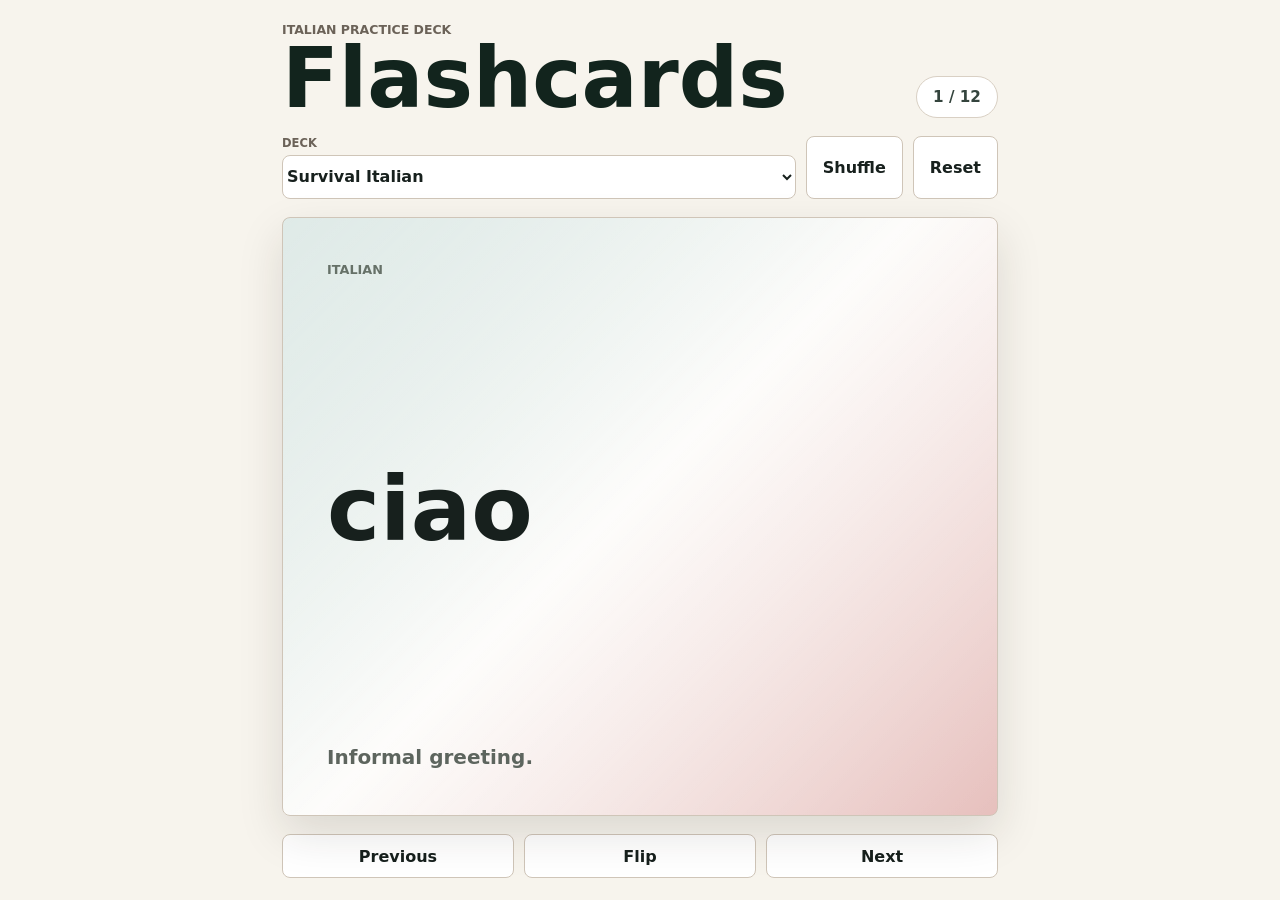
==== index.html @ da649dc7 "Initial Italian flashcards PWA" ====
<!doctype html>
<html lang="en">
  <head>
    <meta charset="UTF-8" />
    <meta name="viewport" content="width=device-width, initial-scale=1.0" />
    <meta name="theme-color" content="#1f6f5b" />
    <meta name="apple-mobile-web-app-capable" content="yes" />
    <meta name="apple-mobile-web-app-title" content="Italian Cards" />
    <meta name="apple-mobile-web-app-status-bar-style" content="default" />
    <title>Italian Flashcards</title>
    <link rel="manifest" href="./manifest.webmanifest" />
    <link rel="apple-touch-icon" href="./icons/icon.svg" />
    <link rel="icon" href="./icons/icon.svg" type="image/svg+xml" />
    <link rel="stylesheet" href="./styles.css" />
  </head>
  <body>
    <main class="app-shell">
      <header class="topbar">
        <div>
          <p class="kicker">Italian practice deck</p>
          <h1>Flashcards</h1>
        </div>
        <div class="progress" aria-live="polite">
          <span id="card-count">1 / 1</span>
        </div>
      </header>

      <section class="toolbar" aria-label="Deck controls">
        <label class="field">
          <span>Deck</span>
          <select id="deck-select"></select>
        </label>
        <button id="shuffle-button" type="button">Shuffle</button>
        <button id="reset-button" type="button">Reset</button>
      </section>

      <section class="study-area" aria-label="Flashcard study area">
        <button id="card" class="flashcard" type="button" aria-live="polite">
          <span class="card-face card-front">
            <span id="front-label" class="card-label">Italian</span>
            <strong id="front-text"></strong>
            <span id="front-note" class="card-note"></span>
          </span>
          <span class="card-face card-back">
            <span id="back-label" class="card-label">English</span>
            <strong id="back-text"></strong>
            <span id="back-note" class="card-note"></span>
          </span>
        </button>
      </section>

      <nav class="nav-row" aria-label="Card navigation">
        <button id="previous-button" type="button">Previous</button>
        <button id="flip-button" type="button">Flip</button>
        <button id="next-button" type="button">Next</button>
      </nav>
    </main>

    <script src="./app.js" type="module"></script>
  </body>
</html>
---- styles.css ----
:root {
  color: #17201d;
  background: #f7f4ed;
  font-family: Inter, ui-sans-serif, system-ui, -apple-system, BlinkMacSystemFont, "Segoe UI", sans-serif;
  font-synthesis: none;
  text-rendering: optimizeLegibility;
}

* {
  box-sizing: border-box;
}

body {
  min-width: 320px;
  min-height: 100vh;
  margin: 0;
}

button,
select {
  font: inherit;
}

.app-shell {
  display: grid;
  grid-template-rows: auto auto 1fr auto;
  gap: 18px;
  width: min(760px, 100%);
  min-height: 100vh;
  margin: 0 auto;
  padding: 22px;
}

.topbar {
  display: flex;
  align-items: end;
  justify-content: space-between;
  gap: 16px;
}

.kicker {
  margin: 0 0 4px;
  color: #6b6258;
  font-size: 0.78rem;
  font-weight: 800;
  letter-spacing: 0;
  text-transform: uppercase;
}

h1 {
  margin: 0;
  color: #12241d;
  font-size: clamp(2.6rem, 12vw, 5.2rem);
  line-height: 0.92;
  letter-spacing: 0;
}

.progress {
  display: grid;
  place-items: center;
  min-width: 82px;
  min-height: 42px;
  border: 1px solid #d9d0c4;
  border-radius: 999px;
  background: #ffffff;
  color: #34443d;
  font-size: 0.95rem;
  font-weight: 800;
}

.toolbar,
.nav-row {
  display: grid;
  grid-template-columns: 1fr auto auto;
  gap: 10px;
}

.field {
  display: grid;
  gap: 5px;
}

.field span {
  color: #6b6258;
  font-size: 0.72rem;
  font-weight: 800;
  letter-spacing: 0;
  text-transform: uppercase;
}

select,
button {
  min-height: 44px;
  border: 1px solid #cfc5b8;
  border-radius: 8px;
  background: #ffffff;
  color: #17201d;
  font-weight: 800;
}

button {
  padding: 0 16px;
  cursor: pointer;
}

button:active {
  transform: translateY(1px);
}

button:focus-visible,
select:focus-visible {
  outline: 3px solid #83c5af;
  outline-offset: 2px;
}

.study-area {
  display: grid;
  min-height: 420px;
}

.flashcard {
  position: relative;
  width: 100%;
  min-height: 100%;
  padding: 0;
  border: 0;
  border-radius: 8px;
  background: transparent;
  perspective: 1200px;
}

.card-face {
  position: absolute;
  inset: 0;
  display: flex;
  flex-direction: column;
  justify-content: space-between;
  gap: 18px;
  overflow: hidden;
  border: 1px solid #cfc5b8;
  border-radius: 8px;
  padding: clamp(22px, 6vw, 44px);
  text-align: left;
  backface-visibility: hidden;
  box-shadow: 0 18px 45px rgb(35 29 21 / 0.13);
  transform-style: preserve-3d;
  transition: transform 220ms ease;
}

.card-front {
  background:
    linear-gradient(135deg, rgb(255 255 255 / 0.86), rgb(255 255 255 / 0.68)),
    linear-gradient(135deg, #1f6f5b, #f7f4ed 48%, #b33a32);
}

.card-back {
  background: #17382f;
  color: #ffffff;
  transform: rotateY(180deg);
}

.flashcard.is-flipped .card-front {
  transform: rotateY(180deg);
}

.flashcard.is-flipped .card-back {
  transform: rotateY(360deg);
}

.card-label {
  color: #667168;
  font-size: 0.8rem;
  font-weight: 900;
  letter-spacing: 0;
  text-transform: uppercase;
}

.card-back .card-label {
  color: #9bc9b9;
}

.card-face strong {
  min-width: 0;
  color: inherit;
  font-size: clamp(2.4rem, 14vw, 5.6rem);
  line-height: 0.98;
  letter-spacing: 0;
  word-break: break-word;
}

.card-note {
  color: #5d655e;
  font-size: clamp(1rem, 3vw, 1.25rem);
  line-height: 1.35;
}

.card-back .card-note {
  color: #c7ddd5;
}

.nav-row {
  grid-template-columns: 1fr 1fr 1fr;
}

@media (max-width: 560px) {
  .app-shell {
    gap: 14px;
    padding: 16px;
  }

  .topbar {
    align-items: start;
    flex-direction: column;
  }

  .progress {
    width: 100%;
  }

  .toolbar {
    grid-template-columns: 1fr 1fr;
  }

  .field {
    grid-column: 1 / -1;
  }

  .study-area {
    min-height: 390px;
  }

  button {
    padding: 0 12px;
  }
}
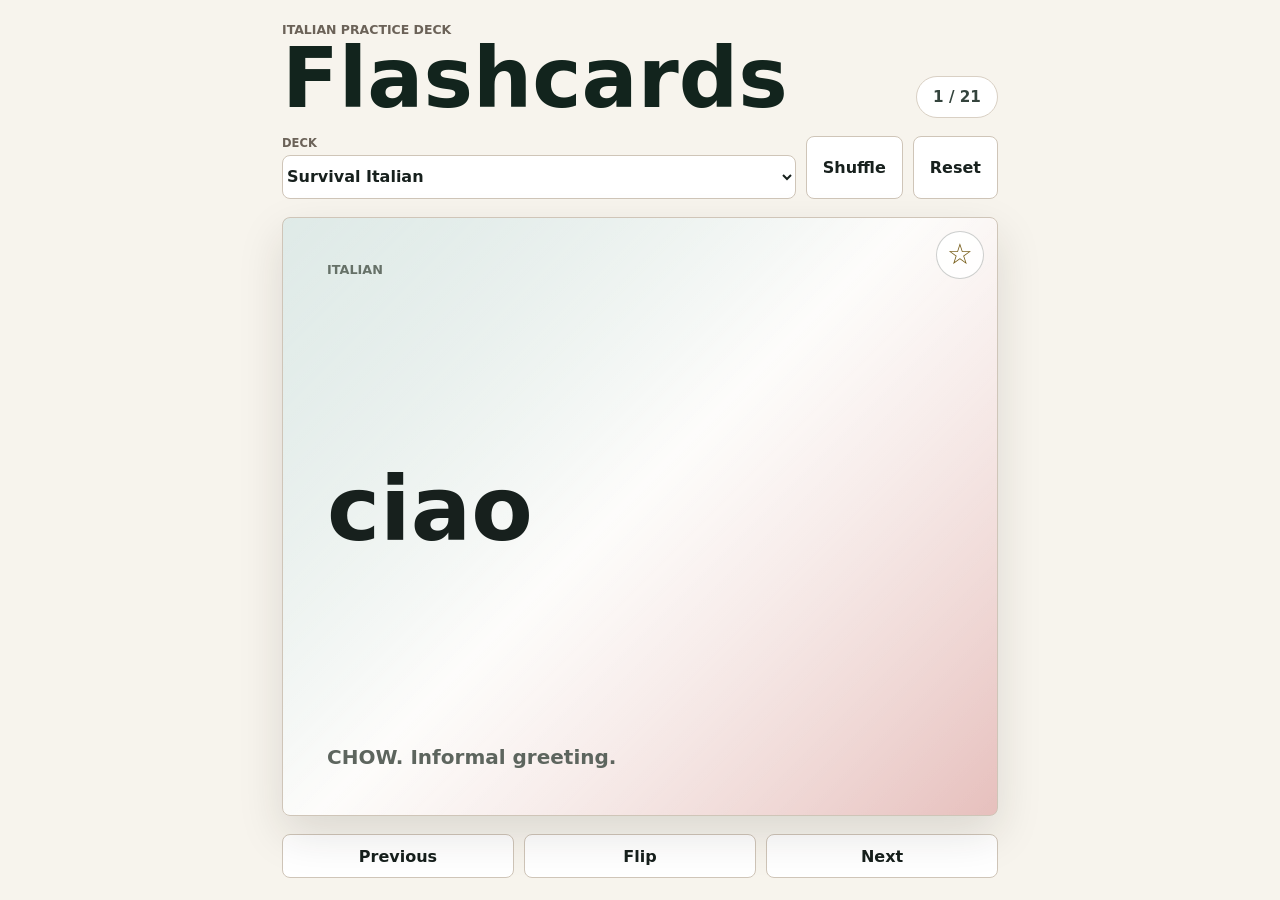
==== commit bc91ec3a: "Add swipe navigation and favorites" ====
--- a/index.html
+++ b/index.html
@@ -47,6 +47,9 @@
             <span id="back-note" class="card-note"></span>
           </span>
         </button>
+        <button id="favorite-button" class="favorite-button" type="button" aria-pressed="false" aria-label="Add current card to favorites">
+          ☆
+        </button>
       </section>
 
       <nav class="nav-row" aria-label="Card navigation">
--- a/styles.css
+++ b/styles.css
@@ -115,6 +115,7 @@
 
 .study-area {
   display: grid;
+  position: relative;
   min-height: 420px;
 }
 
@@ -127,6 +128,32 @@
   border-radius: 8px;
   background: transparent;
   perspective: 1200px;
+  touch-action: pan-y;
+}
+
+.favorite-button {
+  position: absolute;
+  top: 14px;
+  right: 14px;
+  z-index: 3;
+  display: grid;
+  place-items: center;
+  width: 48px;
+  min-width: 48px;
+  min-height: 48px;
+  padding: 0;
+  border-color: rgb(23 32 29 / 0.22);
+  border-radius: 999px;
+  background: rgb(255 255 255 / 0.9);
+  color: #765c17;
+  font-size: 1.8rem;
+  line-height: 1;
+}
+
+.favorite-button.is-favorite {
+  background: #fff4bd;
+  border-color: #d5a817;
+  color: #7a5700;
 }
 
 .card-face {
@@ -188,6 +215,11 @@
   word-break: break-word;
 }
 
+.card-face strong.is-empty {
+  font-size: clamp(1.7rem, 7vw, 3rem);
+  line-height: 1.12;
+}
+
 .card-note {
   color: #5d655e;
   font-size: clamp(1rem, 3vw, 1.25rem);
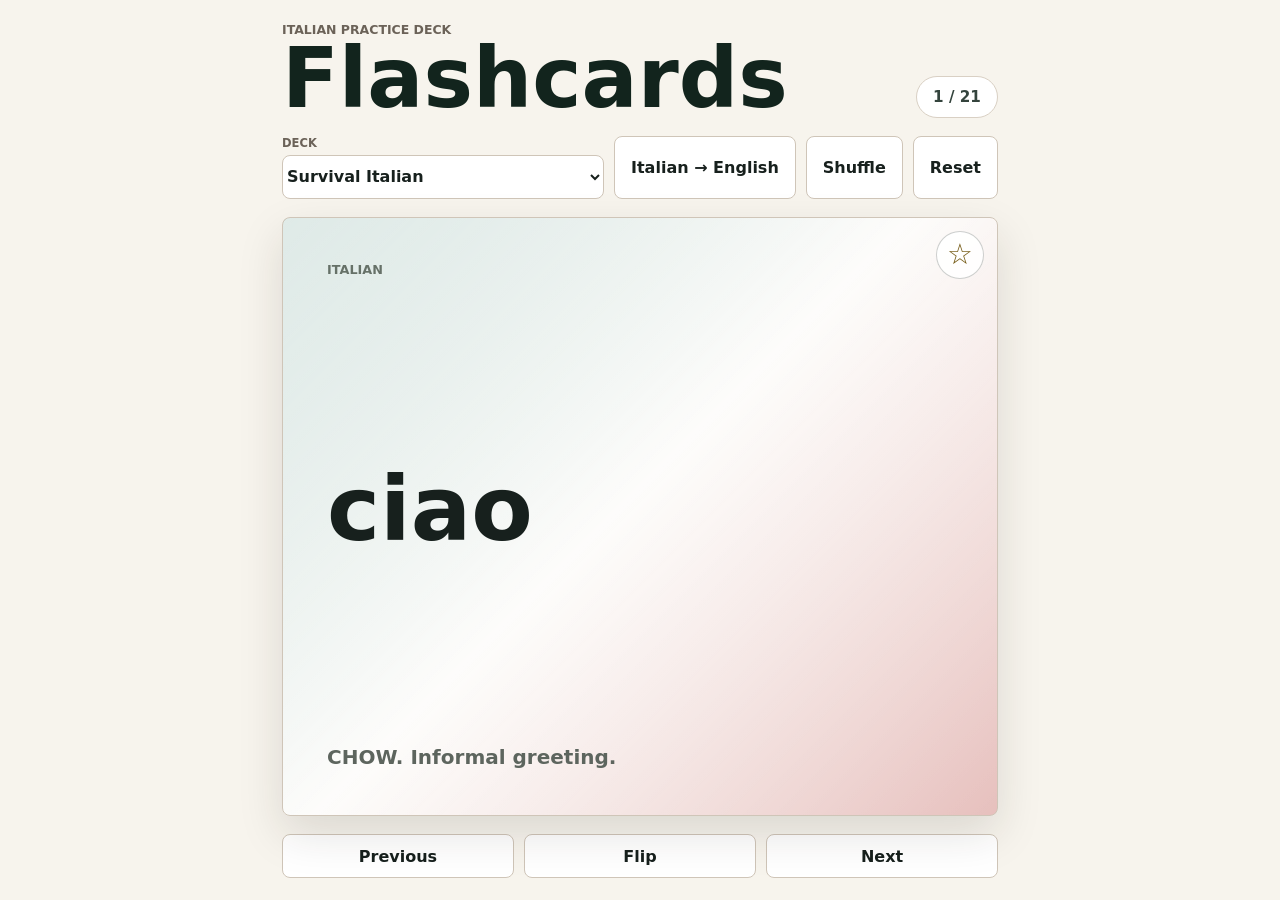
==== commit a0791daa: "Add language direction toggle" ====
--- a/index.html
+++ b/index.html
@@ -30,6 +30,7 @@
           <span>Deck</span>
           <select id="deck-select"></select>
         </label>
+        <button id="direction-button" type="button" aria-pressed="false">Italian → English</button>
         <button id="shuffle-button" type="button">Shuffle</button>
         <button id="reset-button" type="button">Reset</button>
       </section>
--- a/styles.css
+++ b/styles.css
@@ -71,7 +71,7 @@
 .toolbar,
 .nav-row {
   display: grid;
-  grid-template-columns: 1fr auto auto;
+  grid-template-columns: 1fr auto auto auto;
   gap: 10px;
 }
 
@@ -101,6 +101,10 @@
 button {
   padding: 0 16px;
   cursor: pointer;
+}
+
+#direction-button {
+  white-space: nowrap;
 }
 
 button:active {
@@ -250,13 +254,17 @@
   }
 
   .toolbar {
-    grid-template-columns: 1fr 1fr;
+    grid-template-columns: 1fr 1fr 1fr;
   }
 
   .field {
     grid-column: 1 / -1;
   }
 
+  #direction-button {
+    grid-column: 1 / -1;
+  }
+
   .study-area {
     min-height: 390px;
   }
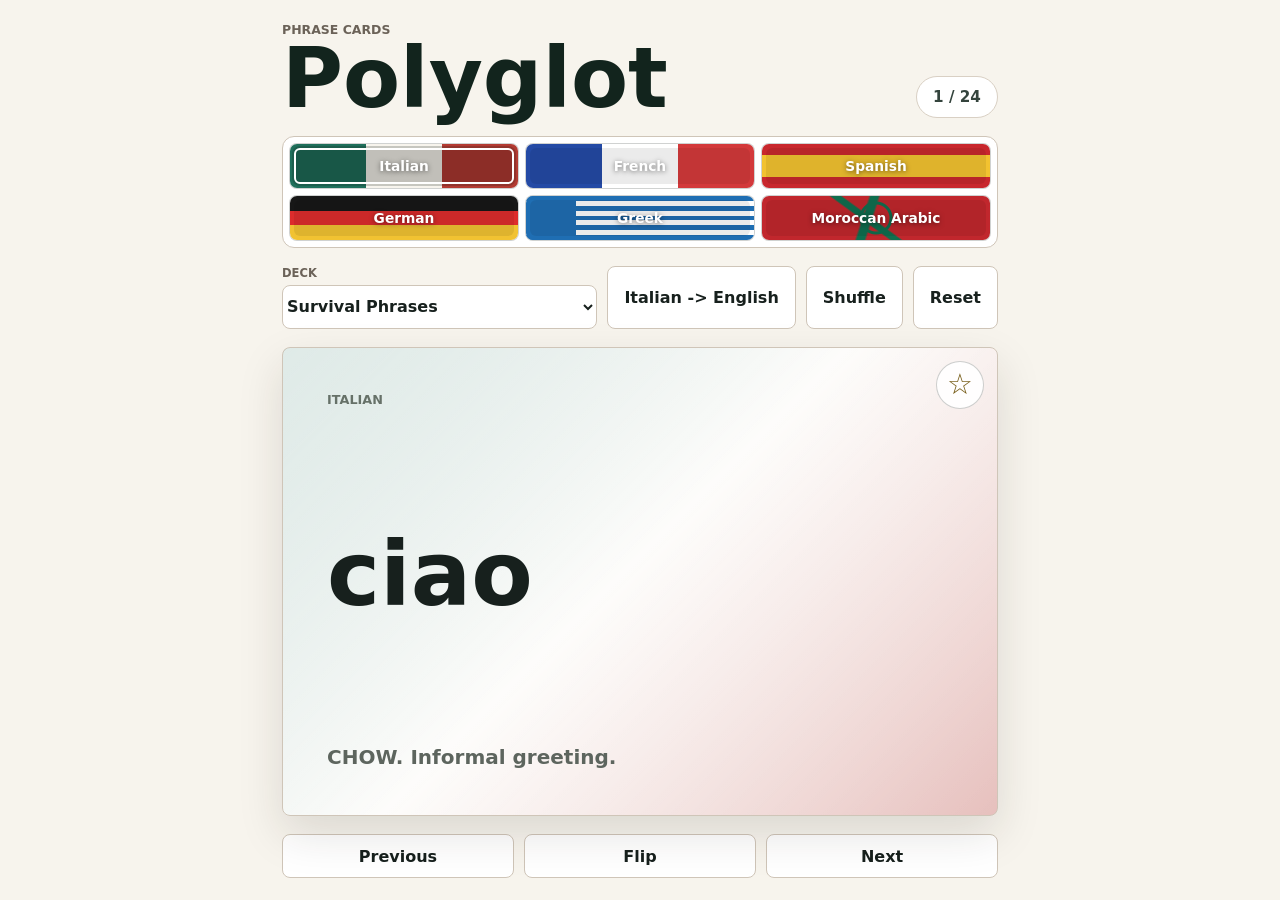
==== commit bcbf9eb1: "Build polyglot flash cards app" ====
--- a/index.html
+++ b/index.html
@@ -3,11 +3,11 @@
   <head>
     <meta charset="UTF-8" />
     <meta name="viewport" content="width=device-width, initial-scale=1.0" />
-    <meta name="theme-color" content="#1f6f5b" />
+    <meta name="theme-color" content="#b72d2a" />
     <meta name="apple-mobile-web-app-capable" content="yes" />
-    <meta name="apple-mobile-web-app-title" content="Italian Cards" />
+    <meta name="apple-mobile-web-app-title" content="Polyglot Cards" />
     <meta name="apple-mobile-web-app-status-bar-style" content="default" />
-    <title>Italian Flashcards</title>
+    <title>Polyglot Flash Cards</title>
     <link rel="manifest" href="./manifest.webmanifest" />
     <link rel="apple-touch-icon" href="./icons/icon.svg" />
     <link rel="icon" href="./icons/icon.svg" type="image/svg+xml" />
@@ -17,13 +17,17 @@
     <main class="app-shell">
       <header class="topbar">
         <div>
-          <p class="kicker">Italian practice deck</p>
-          <h1>Flashcards</h1>
+          <p class="kicker">Phrase cards</p>
+          <h1>Polyglot</h1>
         </div>
         <div class="progress" aria-live="polite">
           <span id="card-count">1 / 1</span>
         </div>
       </header>
+
+      <section class="language-panel" aria-label="Language selector">
+        <div id="language-switch" class="language-switch" role="group" aria-label="Choose language"></div>
+      </section>
 
       <section class="toolbar" aria-label="Deck controls">
         <label class="field">
--- a/styles.css
+++ b/styles.css
@@ -1,9 +1,42 @@
 :root {
   color: #17201d;
   background: #f7f4ed;
+  --accent: #1f6f5b;
+  --accent-dark: #17382f;
+  --accent-warm: #b33a32;
   font-family: Inter, ui-sans-serif, system-ui, -apple-system, BlinkMacSystemFont, "Segoe UI", sans-serif;
   font-synthesis: none;
   text-rendering: optimizeLegibility;
+}
+
+html[data-language="spanish"] {
+  --accent: #c8272d;
+  --accent-dark: #6f1e14;
+  --accent-warm: #f2c230;
+}
+
+html[data-language="french"] {
+  --accent: #244aa5;
+  --accent-dark: #1f326f;
+  --accent-warm: #d3393b;
+}
+
+html[data-language="german"] {
+  --accent: #1b1b1b;
+  --accent-dark: #3d2415;
+  --accent-warm: #f1c232;
+}
+
+html[data-language="greek"] {
+  --accent: #1f6eb3;
+  --accent-dark: #153f72;
+  --accent-warm: #ffffff;
+}
+
+html[data-language="moroccan"] {
+  --accent: #c1272d;
+  --accent-dark: #2b6d4a;
+  --accent-warm: #0f6f4f;
 }
 
 * {
@@ -23,7 +56,7 @@
 
 .app-shell {
   display: grid;
-  grid-template-rows: auto auto 1fr auto;
+  grid-template-rows: auto auto auto 1fr auto;
   gap: 18px;
   width: min(760px, 100%);
   min-height: 100vh;
@@ -68,6 +101,90 @@
   font-weight: 800;
 }
 
+.language-panel {
+  display: grid;
+}
+
+.language-switch {
+  display: grid;
+  grid-template-columns: repeat(3, minmax(0, 1fr));
+  gap: 6px;
+  min-height: 112px;
+  padding: 6px;
+  border: 1px solid #cfc5b8;
+  border-radius: 12px;
+  background: #ffffff;
+  box-shadow: inset 0 0 0 1px rgb(255 255 255 / 0.7);
+}
+
+.language-option {
+  position: relative;
+  display: grid;
+  place-items: center;
+  min-width: 0;
+  min-height: 46px;
+  overflow: hidden;
+  border: 1px solid rgb(23 32 29 / 0.2);
+  color: #ffffff;
+  font-size: 0.86rem;
+  text-shadow: 0 1px 5px rgb(0 0 0 / 0.5);
+  isolation: isolate;
+}
+
+.language-option::before {
+  content: "";
+  position: absolute;
+  inset: 0;
+  z-index: -2;
+}
+
+.language-option::after {
+  content: "";
+  position: absolute;
+  inset: 4px;
+  z-index: -1;
+  border: 2px solid transparent;
+  border-radius: 6px;
+  background: rgb(0 0 0 / 0.08);
+  transition: border-color 180ms ease, background 180ms ease;
+}
+
+.language-option.is-active::after {
+  border-color: #ffffff;
+  background: rgb(0 0 0 / 0.22);
+  box-shadow: 0 0 0 2px rgb(23 32 29 / 0.22);
+}
+
+.flag-italy::before {
+  background: linear-gradient(90deg, #1f6f5b 0 33.3%, #f7f4ed 33.3% 66.6%, #b33a32 66.6%);
+}
+
+.flag-spain::before {
+  background: linear-gradient(180deg, #c8272d 0 25%, #f2c230 25% 75%, #c8272d 75%);
+}
+
+.flag-france::before {
+  background: linear-gradient(90deg, #244aa5 0 33.3%, #ffffff 33.3% 66.6%, #d3393b 66.6%);
+}
+
+.flag-germany::before {
+  background: linear-gradient(180deg, #171717 0 33.3%, #dd2c2c 33.3% 66.6%, #f1c232 66.6%);
+}
+
+.flag-greece::before {
+  background:
+    linear-gradient(90deg, #1f6eb3 0 22%, transparent 22%),
+    linear-gradient(180deg, #1f6eb3 0 11.1%, #ffffff 11.1% 22.2%, #1f6eb3 22.2% 33.3%, #ffffff 33.3% 44.4%, #1f6eb3 44.4% 55.5%, #ffffff 55.5% 66.6%, #1f6eb3 66.6% 77.7%, #ffffff 77.7% 88.8%, #1f6eb3 88.8%);
+}
+
+.flag-morocco::before {
+  background:
+    radial-gradient(circle at center, transparent 0 13px, #0f6f4f 14px 16px, transparent 17px),
+    linear-gradient(36deg, transparent 44%, #0f6f4f 45% 48%, transparent 49%),
+    linear-gradient(108deg, transparent 44%, #0f6f4f 45% 48%, transparent 49%),
+    linear-gradient(180deg, #c1272d, #c1272d);
+}
+
 .toolbar,
 .nav-row {
   display: grid;
@@ -113,7 +230,7 @@
 
 button:focus-visible,
 select:focus-visible {
-  outline: 3px solid #83c5af;
+  outline: 3px solid color-mix(in srgb, var(--accent) 48%, white);
   outline-offset: 2px;
 }
 
@@ -181,11 +298,11 @@
 .card-front {
   background:
     linear-gradient(135deg, rgb(255 255 255 / 0.86), rgb(255 255 255 / 0.68)),
-    linear-gradient(135deg, #1f6f5b, #f7f4ed 48%, #b33a32);
+    linear-gradient(135deg, var(--accent), #f7f4ed 48%, var(--accent-warm));
 }
 
 .card-back {
-  background: #17382f;
+  background: var(--accent-dark);
   color: #ffffff;
   transform: rotateY(180deg);
 }
@@ -257,6 +374,17 @@
     grid-template-columns: 1fr 1fr 1fr;
   }
 
+  .language-switch {
+    grid-template-columns: repeat(2, minmax(0, 1fr));
+    min-height: 148px;
+  }
+
+  .language-option {
+    min-height: 40px;
+    padding: 0 6px;
+    font-size: 0.76rem;
+  }
+
   .field {
     grid-column: 1 / -1;
   }
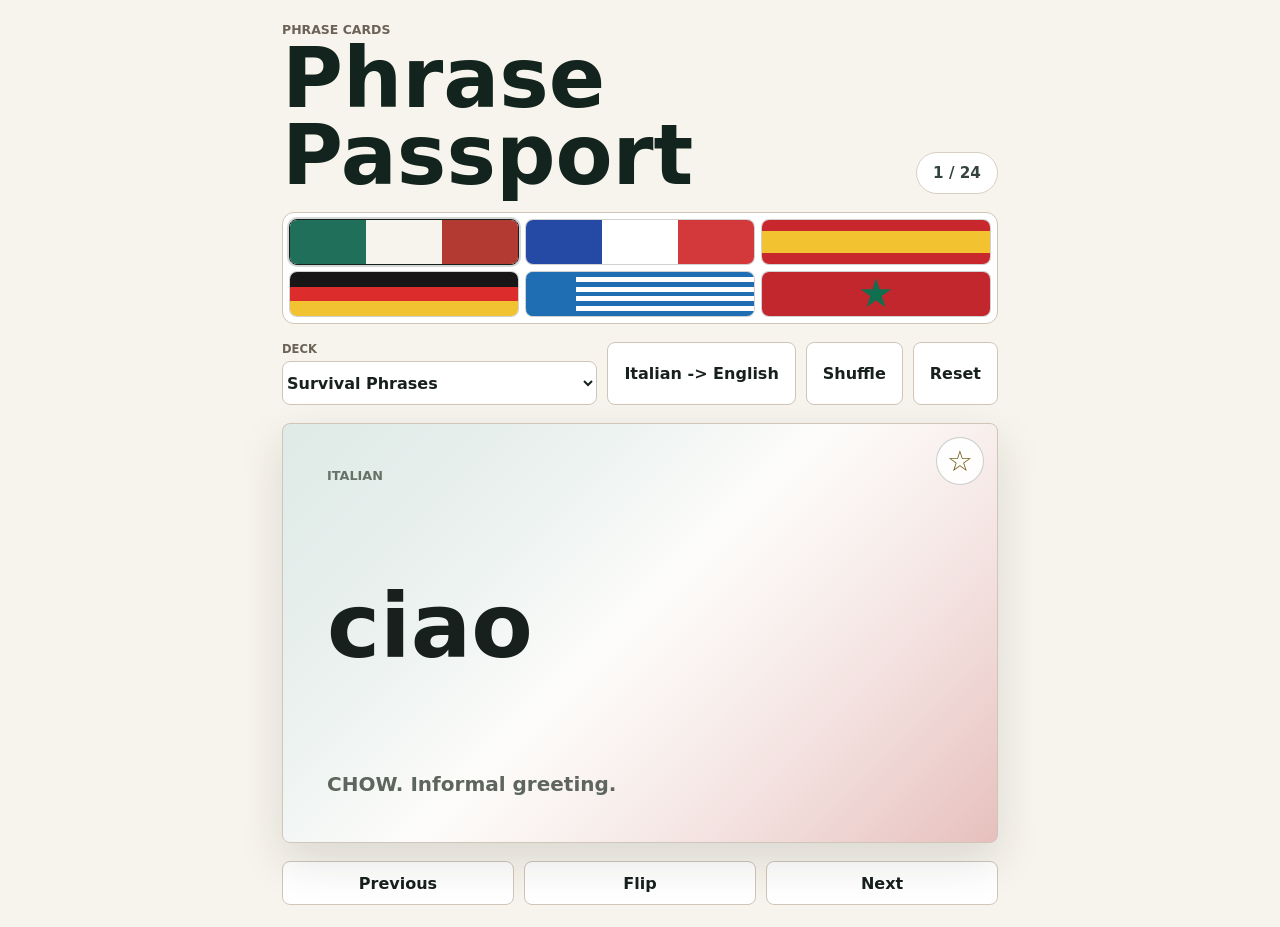
==== commit d98cf977: "Rename app to Phrase Passport" ====
--- a/index.html
+++ b/index.html
@@ -5,9 +5,9 @@
     <meta name="viewport" content="width=device-width, initial-scale=1.0" />
     <meta name="theme-color" content="#b72d2a" />
     <meta name="apple-mobile-web-app-capable" content="yes" />
-    <meta name="apple-mobile-web-app-title" content="Polyglot Cards" />
+    <meta name="apple-mobile-web-app-title" content="Phrase Passport" />
     <meta name="apple-mobile-web-app-status-bar-style" content="default" />
-    <title>Polyglot Flash Cards</title>
+    <title>Phrase Passport</title>
     <link rel="manifest" href="./manifest.webmanifest" />
     <link rel="apple-touch-icon" href="./icons/icon.svg" />
     <link rel="icon" href="./icons/icon.svg" type="image/svg+xml" />
@@ -18,7 +18,7 @@
       <header class="topbar">
         <div>
           <p class="kicker">Phrase cards</p>
-          <h1>Polyglot</h1>
+          <h1>Phrase Passport</h1>
         </div>
         <div class="progress" aria-live="polite">
           <span id="card-count">1 / 1</span>
--- a/styles.css
+++ b/styles.css
@@ -126,8 +126,6 @@
   overflow: hidden;
   border: 1px solid rgb(23 32 29 / 0.2);
   color: #ffffff;
-  font-size: 0.86rem;
-  text-shadow: 0 1px 5px rgb(0 0 0 / 0.5);
   isolation: isolate;
 }
 
@@ -138,21 +136,9 @@
   z-index: -2;
 }
 
-.language-option::after {
-  content: "";
-  position: absolute;
-  inset: 4px;
-  z-index: -1;
-  border: 2px solid transparent;
-  border-radius: 6px;
-  background: rgb(0 0 0 / 0.08);
-  transition: border-color 180ms ease, background 180ms ease;
-}
-
-.language-option.is-active::after {
-  border-color: #ffffff;
-  background: rgb(0 0 0 / 0.22);
-  box-shadow: 0 0 0 2px rgb(23 32 29 / 0.22);
+.language-option.is-active {
+  border-color: #17201d;
+  box-shadow: 0 0 0 2px rgb(23 32 29 / 0.18);
 }
 
 .flag-italy::before {
@@ -178,11 +164,20 @@
 }
 
 .flag-morocco::before {
-  background:
-    radial-gradient(circle at center, transparent 0 13px, #0f6f4f 14px 16px, transparent 17px),
-    linear-gradient(36deg, transparent 44%, #0f6f4f 45% 48%, transparent 49%),
-    linear-gradient(108deg, transparent 44%, #0f6f4f 45% 48%, transparent 49%),
-    linear-gradient(180deg, #c1272d, #c1272d);
+  background: #c1272d;
+}
+
+.flag-morocco::after {
+  content: "";
+  position: absolute;
+  top: 50%;
+  left: 50%;
+  z-index: -1;
+  width: min(25%, 32px);
+  aspect-ratio: 1;
+  background: #0f6f4f;
+  clip-path: polygon(50% 0, 61% 35%, 98% 35%, 68% 56%, 79% 91%, 50% 69%, 21% 91%, 32% 56%, 2% 35%, 39% 35%);
+  transform: translate(-50%, -50%);
 }
 
 .toolbar,
@@ -347,6 +342,12 @@
   line-height: 1.35;
 }
 
+html[data-language="moroccan"] .card-note {
+  font-size: clamp(1.45rem, 5vw, 2.15rem);
+  font-weight: 900;
+  line-height: 1.2;
+}
+
 .card-back .card-note {
   color: #c7ddd5;
 }
@@ -382,7 +383,6 @@
   .language-option {
     min-height: 40px;
     padding: 0 6px;
-    font-size: 0.76rem;
   }
 
   .field {
